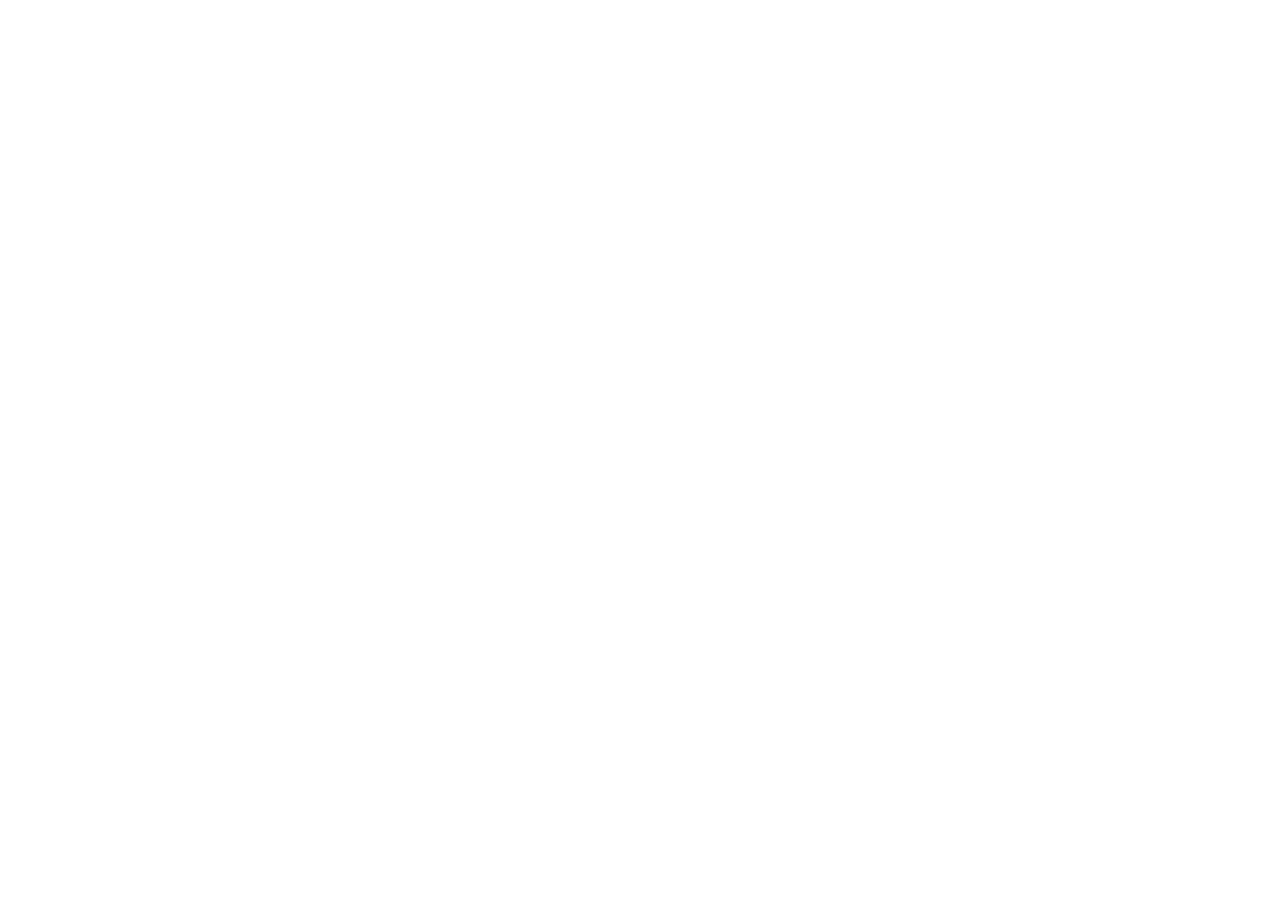
==== index.html @ 8aea1e1b "Add files via upload" ====
<!DOCTYPE html>
<html>
	<head>
		<meta charset = "UTF-8">
		<title>Phi's ChessGame </title>
		<script src="script.js"></script>
		<link rel="stylesheet" type="text/css" href="style.css">
		<script>initiate()</script>
	</head>
	<body>
	</body>	
</html>
---- style.css ----
test
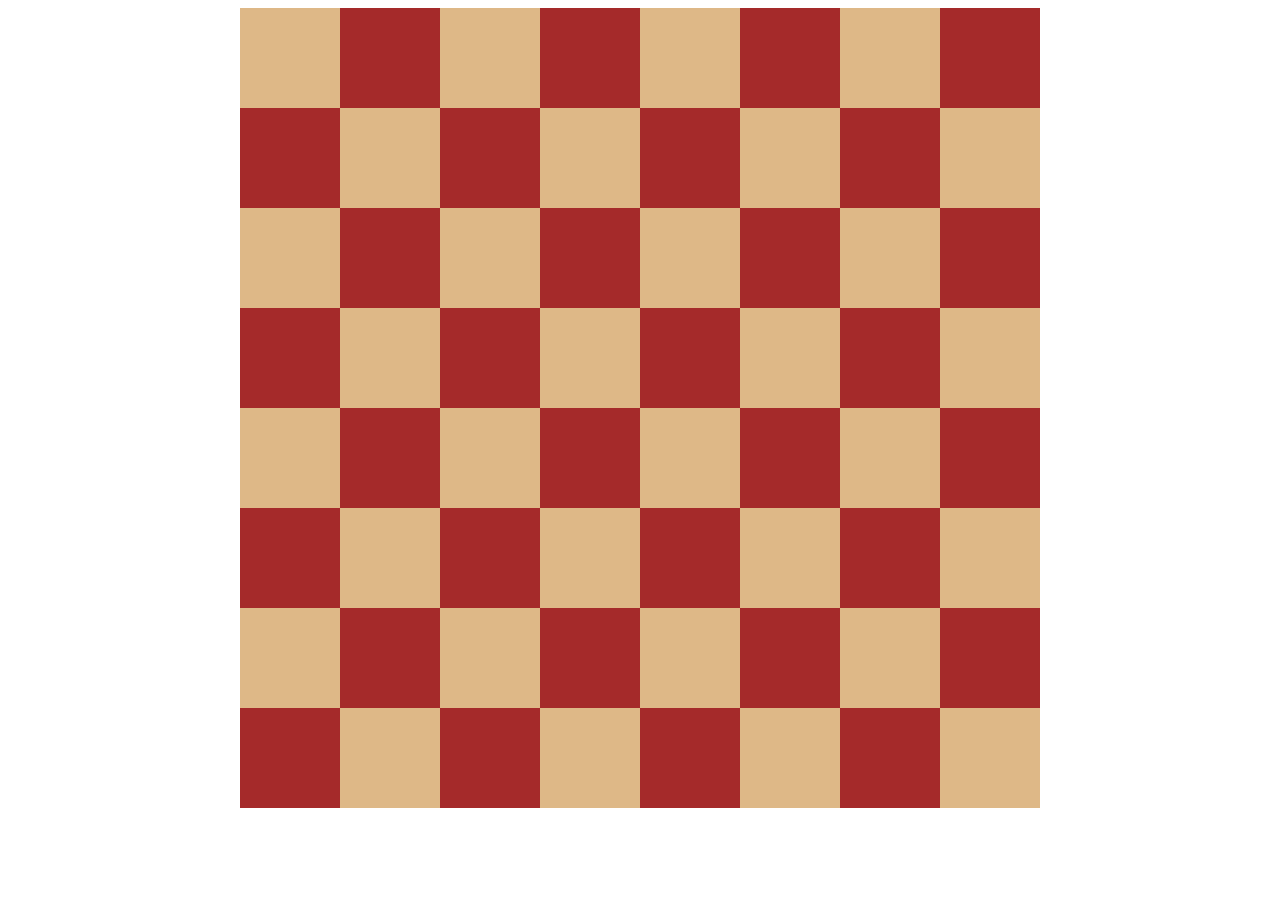
==== commit 4518d30d: "First skeleton setup" ====
--- a/index.html
+++ b/index.html
@@ -2,11 +2,101 @@
 <html>
 	<head>
 		<meta charset = "UTF-8">
-		<title>Phi's ChessGame </title>
+		<title>Phi & Pieter's ChessGame </title>
 		<script src="script.js"></script>
+		<script src="constants.js"></script>
+		<script src="board.js"></script>
+		<script src="chess.js"></script>
+		<script src="piece.js"></script>
+		<script src="move.js"></script>
 		<link rel="stylesheet" type="text/css" href="style.css">
 		<script>initiate()</script>
 	</head>
+
 	<body>
+		<div id="container">
+			<div id="board">
+				<div id="rank_8" class="rank">
+					<div id="a_8" class="light square"></div>
+					<div id="b_8" class="dark square"></div>
+					<div id="c_8" class="light square"></div>
+					<div id="d_8" class="dark square"></div>
+					<div id="e_8" class="light square"></div>
+					<div id="f_8" class="dark square"></div>
+					<div id="g_8" class="light square"></div>
+					<div id="h_8" class="dark square"></div>
+				</div>
+				<div id="rank_7" class="rank">
+					<div id="a_7" class="dark square"></div>
+					<div id="b_7" class="light square"></div>
+					<div id="c_7" class="dark square"></div>
+					<div id="d_7" class="light square"></div>
+					<div id="e_7" class="dark square"></div>
+					<div id="f_7" class="light square"></div>
+					<div id="g_7" class="dark square"></div>
+					<div id="h_7" class="light square"></div>
+				</div>
+				<div id="rank_6" class="rank">
+					<div id="a_6" class="light square"></div>
+					<div id="b_6" class="dark square"></div>
+					<div id="c_6" class="light square"></div>
+					<div id="d_6" class="dark square"></div>
+					<div id="e_6" class="light square"></div>
+					<div id="f_6" class="dark square"></div>
+					<div id="g_6" class="light square"></div>
+					<div id="h_6" class="dark square"></div>
+				</div>
+				<div id="rank_5" class="rank">
+					<div id="a_5" class="dark square"></div>
+					<div id="b_5" class="light square"></div>
+					<div id="c_5" class="dark square"></div>
+					<div id="d_5" class="light square"></div>
+					<div id="e_5" class="dark square"></div>
+					<div id="f_5" class="light square"></div>
+					<div id="g_5" class="dark square"></div>
+					<div id="h_5" class="light square"></div>
+				</div>
+				<div id="rank_4" class="rank">
+					<div id="a_4" class="light square"></div>
+					<div id="b_4" class="dark square"></div>
+					<div id="c_4" class="light square"></div>
+					<div id="d_4" class="dark square"></div>
+					<div id="e_4" class="light square"></div>
+					<div id="f_4" class="dark square"></div>
+					<div id="g_4" class="light square"></div>
+					<div id="h_4" class="dark square"></div>
+				</div>
+				<div id="rank_3" class="rank">
+					<div id="a_3" class="dark square"></div>
+					<div id="b_3" class="light square"></div>
+					<div id="c_3" class="dark square"></div>
+					<div id="d_3" class="light square"></div>
+					<div id="e_3" class="dark square"></div>
+					<div id="f_3" class="light square"></div>
+					<div id="g_3" class="dark square"></div>
+					<div id="h_3" class="light square"></div>
+				</div>
+				<div id="rank_2" class="rank">
+					<div id="a_2" class="light square"></div>
+					<div id="b_2" class="dark square"></div>
+					<div id="c_2" class="light square"></div>
+					<div id="d_2" class="dark square"></div>
+					<div id="e_2" class="light square"></div>
+					<div id="f_2" class="dark square"></div>
+					<div id="g_2" class="light square"></div>
+					<div id="h_2" class="dark square"></div>
+				</div>
+				<div id="rank_1" class="rank">
+					<div id="a_1" class="dark square"></div>
+					<div id="b_1" class="light square"></div>
+					<div id="c_1" class="dark square"></div>
+					<div id="d_1" class="light square"></div>
+					<div id="e_1" class="dark square"></div>
+					<div id="f_1" class="light square"></div>
+					<div id="g_1" class="dark square"></div>
+					<div id="h_1" class="light square"></div>
+				</div>
+			</div>
+		</div>
 	</body>	
 </html>--- a/style.css
+++ b/style.css
@@ -1 +1,33 @@
-test+#container {
+    width: 800px;
+    height: 800px;
+    margin: auto;
+}
+
+.rank {
+    width: 800px;
+    height: 100px;
+}
+
+.square {
+    width: 100px;
+    height: 100px;
+
+    float: left;
+}
+
+.light {
+    background-color: burlywood;
+}
+
+.dark {
+    background-color: brown;
+}
+
+.white {
+    color: white;
+}
+
+.black {
+    color: black
+}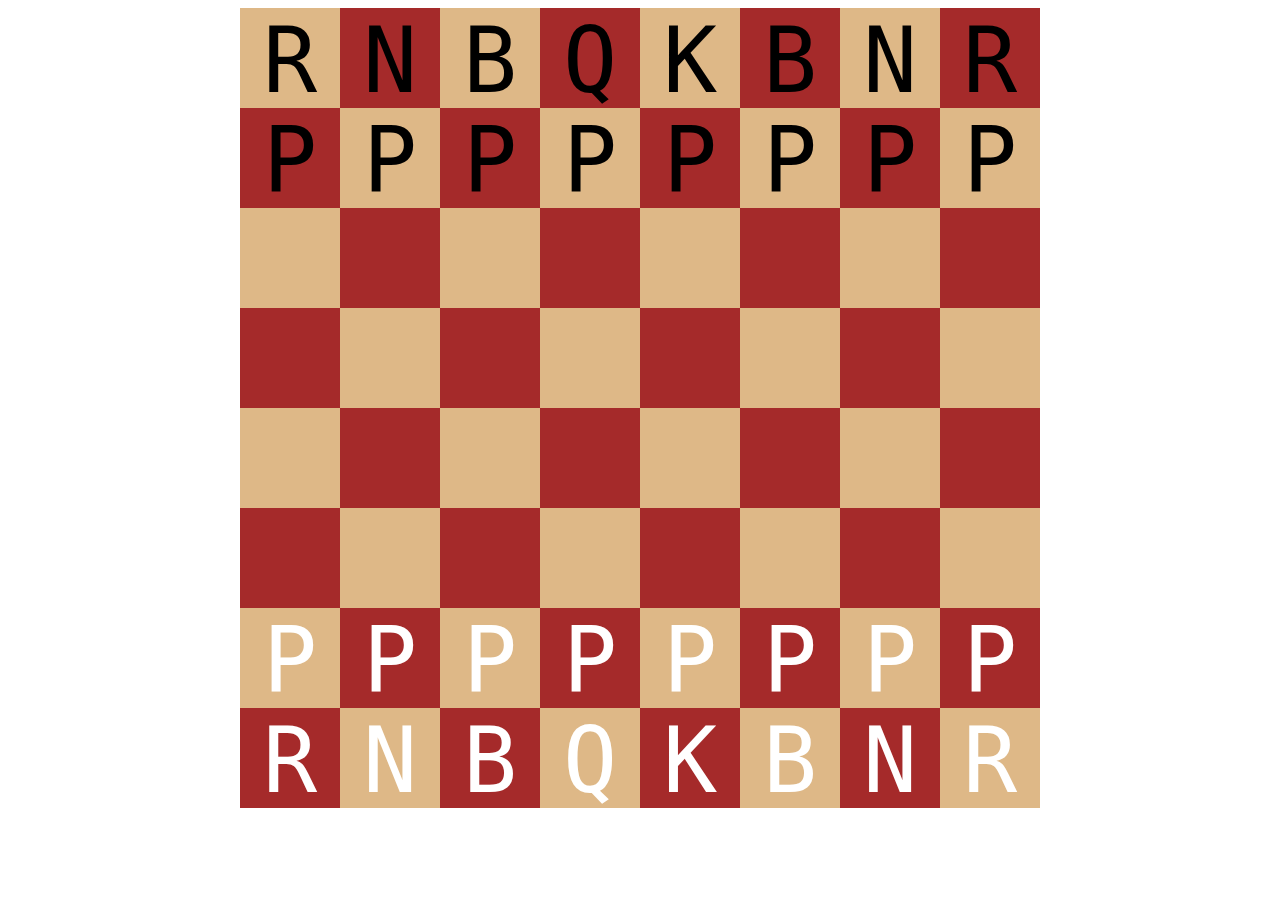
==== commit 4e4c3691: "Cleaned up some of the code and added functionality to place pieces into the html" ====
--- a/index.html
+++ b/index.html
@@ -16,85 +16,85 @@
 	<body>
 		<div id="container">
 			<div id="board">
-				<div id="rank_8" class="rank">
-					<div id="a_8" class="light square"></div>
-					<div id="b_8" class="dark square"></div>
-					<div id="c_8" class="light square"></div>
-					<div id="d_8" class="dark square"></div>
-					<div id="e_8" class="light square"></div>
-					<div id="f_8" class="dark square"></div>
-					<div id="g_8" class="light square"></div>
-					<div id="h_8" class="dark square"></div>
-				</div>
 				<div id="rank_7" class="rank">
-					<div id="a_7" class="dark square"></div>
-					<div id="b_7" class="light square"></div>
-					<div id="c_7" class="dark square"></div>
-					<div id="d_7" class="light square"></div>
-					<div id="e_7" class="dark square"></div>
-					<div id="f_7" class="light square"></div>
-					<div id="g_7" class="dark square"></div>
-					<div id="h_7" class="light square"></div>
+					<div id="s0_7" class="light square"></div>
+					<div id="s1_7" class="dark square"></div>
+					<div id="s2_7" class="light square"></div>
+					<div id="s3_7" class="dark square"></div>
+					<div id="s4_7" class="light square"></div>
+					<div id="s5_7" class="dark square"></div>
+					<div id="s6_7" class="light square"></div>
+					<div id="s7_7" class="dark square"></div>
 				</div>
 				<div id="rank_6" class="rank">
-					<div id="a_6" class="light square"></div>
-					<div id="b_6" class="dark square"></div>
-					<div id="c_6" class="light square"></div>
-					<div id="d_6" class="dark square"></div>
-					<div id="e_6" class="light square"></div>
-					<div id="f_6" class="dark square"></div>
-					<div id="g_6" class="light square"></div>
-					<div id="h_6" class="dark square"></div>
+					<div id="s0_6" class="dark square"></div>
+					<div id="s1_6" class="light square"></div>
+					<div id="s2_6" class="dark square"></div>
+					<div id="s3_6" class="light square"></div>
+					<div id="s4_6" class="dark square"></div>
+					<div id="s5_6" class="light square"></div>
+					<div id="s6_6" class="dark square"></div>
+					<div id="s7_6" class="light square"></div>
 				</div>
 				<div id="rank_5" class="rank">
-					<div id="a_5" class="dark square"></div>
-					<div id="b_5" class="light square"></div>
-					<div id="c_5" class="dark square"></div>
-					<div id="d_5" class="light square"></div>
-					<div id="e_5" class="dark square"></div>
-					<div id="f_5" class="light square"></div>
-					<div id="g_5" class="dark square"></div>
-					<div id="h_5" class="light square"></div>
+					<div id="s0_5" class="light square"></div>
+					<div id="s1_5" class="dark square"></div>
+					<div id="s2_5" class="light square"></div>
+					<div id="s3_5" class="dark square"></div>
+					<div id="s4_5" class="light square"></div>
+					<div id="s5_5" class="dark square"></div>
+					<div id="s6_5" class="light square"></div>
+					<div id="s7_5" class="dark square"></div>
 				</div>
 				<div id="rank_4" class="rank">
-					<div id="a_4" class="light square"></div>
-					<div id="b_4" class="dark square"></div>
-					<div id="c_4" class="light square"></div>
-					<div id="d_4" class="dark square"></div>
-					<div id="e_4" class="light square"></div>
-					<div id="f_4" class="dark square"></div>
-					<div id="g_4" class="light square"></div>
-					<div id="h_4" class="dark square"></div>
+					<div id="s0_4" class="dark square"></div>
+					<div id="s1_4" class="light square"></div>
+					<div id="s2_4" class="dark square"></div>
+					<div id="s3_4" class="light square"></div>
+					<div id="s4_4" class="dark square"></div>
+					<div id="s5_4" class="light square"></div>
+					<div id="s6_4" class="dark square"></div>
+					<div id="s7_4" class="light square"></div>
 				</div>
 				<div id="rank_3" class="rank">
-					<div id="a_3" class="dark square"></div>
-					<div id="b_3" class="light square"></div>
-					<div id="c_3" class="dark square"></div>
-					<div id="d_3" class="light square"></div>
-					<div id="e_3" class="dark square"></div>
-					<div id="f_3" class="light square"></div>
-					<div id="g_3" class="dark square"></div>
-					<div id="h_3" class="light square"></div>
+					<div id="s0_3" class="light square"></div>
+					<div id="s1_3" class="dark square"></div>
+					<div id="s2_3" class="light square"></div>
+					<div id="s3_3" class="dark square"></div>
+					<div id="s4_3" class="light square"></div>
+					<div id="s5_3" class="dark square"></div>
+					<div id="s6_3" class="light square"></div>
+					<div id="s7_3" class="dark square"></div>
 				</div>
 				<div id="rank_2" class="rank">
-					<div id="a_2" class="light square"></div>
-					<div id="b_2" class="dark square"></div>
-					<div id="c_2" class="light square"></div>
-					<div id="d_2" class="dark square"></div>
-					<div id="e_2" class="light square"></div>
-					<div id="f_2" class="dark square"></div>
-					<div id="g_2" class="light square"></div>
-					<div id="h_2" class="dark square"></div>
+					<div id="s0_2" class="dark square"></div>
+					<div id="s1_2" class="light square"></div>
+					<div id="s2_2" class="dark square"></div>
+					<div id="s3_2" class="light square"></div>
+					<div id="s4_2" class="dark square"></div>
+					<div id="s5_2" class="light square"></div>
+					<div id="s6_2" class="dark square"></div>
+					<div id="s7_2" class="light square"></div>
 				</div>
 				<div id="rank_1" class="rank">
-					<div id="a_1" class="dark square"></div>
-					<div id="b_1" class="light square"></div>
-					<div id="c_1" class="dark square"></div>
-					<div id="d_1" class="light square"></div>
-					<div id="e_1" class="dark square"></div>
-					<div id="f_1" class="light square"></div>
-					<div id="g_1" class="dark square"></div>
-					<div id="h_1" class="light square"></div>
+					<div id="s0_1" class="light square"></div>
+					<div id="s1_1" class="dark square"></div>
+					<div id="s2_1" class="light square"></div>
+					<div id="s3_1" class="dark square"></div>
+					<div id="s4_1" class="light square"></div>
+					<div id="s5_1" class="dark square"></div>
+					<div id="s6_1" class="light square"></div>
+					<div id="s7_1" class="dark square"></div>
+				</div>
+				<div id="rank_0" class="rank">
+					<div id="s0_0" class="dark square"></div>
+					<div id="s1_0" class="light square"></div>
+					<div id="s2_0" class="dark square"></div>
+					<div id="s3_0" class="light square"></div>
+					<div id="s4_0" class="dark square"></div>
+					<div id="s5_0" class="light square"></div>
+					<div id="s6_0" class="dark square"></div>
+					<div id="s7_0" class="light square"></div>
 				</div>
 			</div>
 		</div>
--- a/style.css
+++ b/style.css
@@ -14,6 +14,9 @@
     height: 100px;
 
     float: left;
+    font-size: 90px;
+    font-family: monospace;
+    text-align: center;
 }
 
 .light {
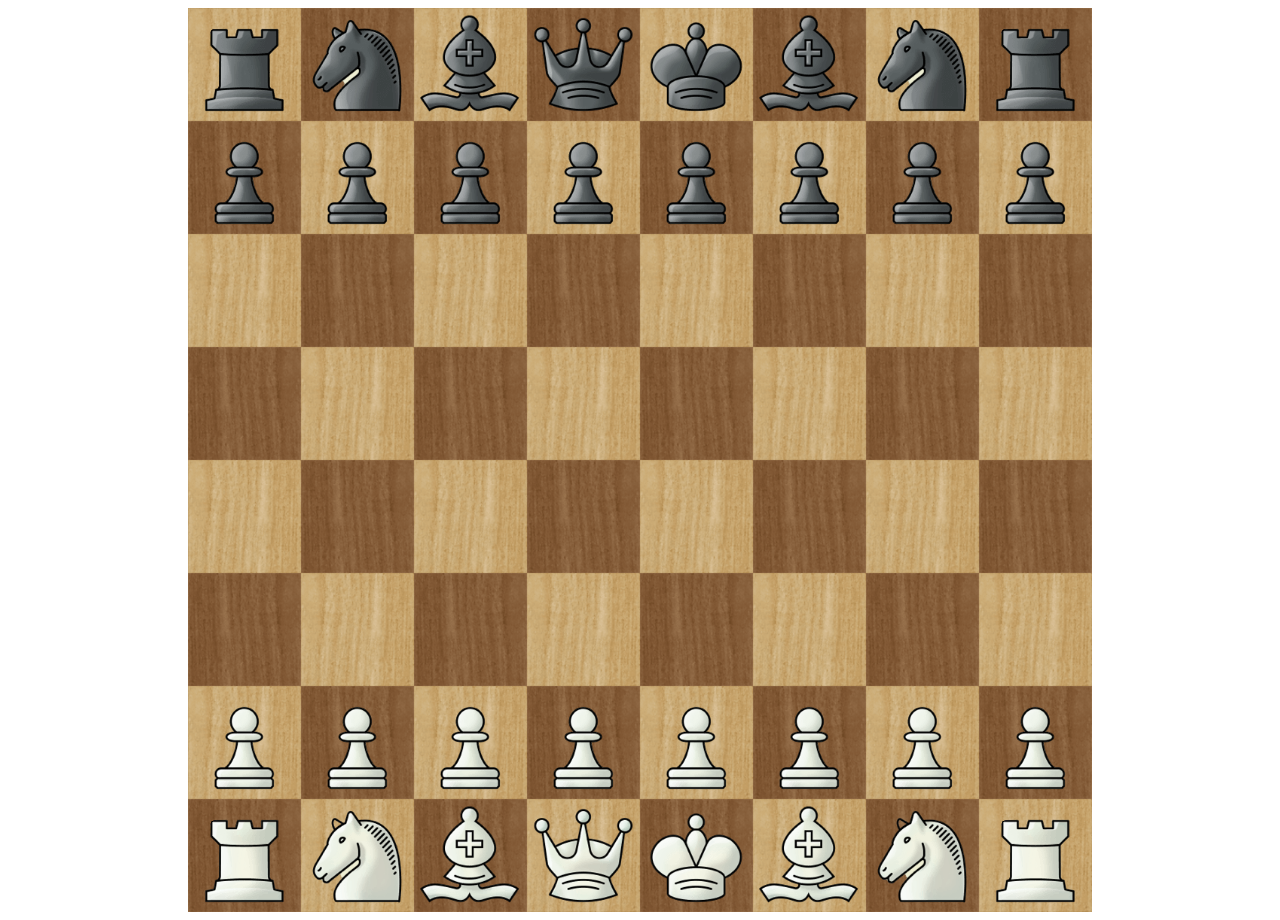
==== commit 5a613649: "Added proper board generation instead of hardcoding, added piece/square assets, and implemented thos" ====
--- a/index.html
+++ b/index.html
@@ -9,94 +9,14 @@
 		<script src="chess.js"></script>
 		<script src="piece.js"></script>
 		<script src="move.js"></script>
-		<link rel="stylesheet" type="text/css" href="style.css">
+		<link rel="stylesheet" type="text/css" href="board.css">
+		<link rel="stylesheet" type="text/css" href="pieces.css">
 		<script>initiate()</script>
 	</head>
 
 	<body>
-		<div id="container">
-			<div id="board">
-				<div id="rank_7" class="rank">
-					<div id="s0_7" class="light square"></div>
-					<div id="s1_7" class="dark square"></div>
-					<div id="s2_7" class="light square"></div>
-					<div id="s3_7" class="dark square"></div>
-					<div id="s4_7" class="light square"></div>
-					<div id="s5_7" class="dark square"></div>
-					<div id="s6_7" class="light square"></div>
-					<div id="s7_7" class="dark square"></div>
-				</div>
-				<div id="rank_6" class="rank">
-					<div id="s0_6" class="dark square"></div>
-					<div id="s1_6" class="light square"></div>
-					<div id="s2_6" class="dark square"></div>
-					<div id="s3_6" class="light square"></div>
-					<div id="s4_6" class="dark square"></div>
-					<div id="s5_6" class="light square"></div>
-					<div id="s6_6" class="dark square"></div>
-					<div id="s7_6" class="light square"></div>
-				</div>
-				<div id="rank_5" class="rank">
-					<div id="s0_5" class="light square"></div>
-					<div id="s1_5" class="dark square"></div>
-					<div id="s2_5" class="light square"></div>
-					<div id="s3_5" class="dark square"></div>
-					<div id="s4_5" class="light square"></div>
-					<div id="s5_5" class="dark square"></div>
-					<div id="s6_5" class="light square"></div>
-					<div id="s7_5" class="dark square"></div>
-				</div>
-				<div id="rank_4" class="rank">
-					<div id="s0_4" class="dark square"></div>
-					<div id="s1_4" class="light square"></div>
-					<div id="s2_4" class="dark square"></div>
-					<div id="s3_4" class="light square"></div>
-					<div id="s4_4" class="dark square"></div>
-					<div id="s5_4" class="light square"></div>
-					<div id="s6_4" class="dark square"></div>
-					<div id="s7_4" class="light square"></div>
-				</div>
-				<div id="rank_3" class="rank">
-					<div id="s0_3" class="light square"></div>
-					<div id="s1_3" class="dark square"></div>
-					<div id="s2_3" class="light square"></div>
-					<div id="s3_3" class="dark square"></div>
-					<div id="s4_3" class="light square"></div>
-					<div id="s5_3" class="dark square"></div>
-					<div id="s6_3" class="light square"></div>
-					<div id="s7_3" class="dark square"></div>
-				</div>
-				<div id="rank_2" class="rank">
-					<div id="s0_2" class="dark square"></div>
-					<div id="s1_2" class="light square"></div>
-					<div id="s2_2" class="dark square"></div>
-					<div id="s3_2" class="light square"></div>
-					<div id="s4_2" class="dark square"></div>
-					<div id="s5_2" class="light square"></div>
-					<div id="s6_2" class="dark square"></div>
-					<div id="s7_2" class="light square"></div>
-				</div>
-				<div id="rank_1" class="rank">
-					<div id="s0_1" class="light square"></div>
-					<div id="s1_1" class="dark square"></div>
-					<div id="s2_1" class="light square"></div>
-					<div id="s3_1" class="dark square"></div>
-					<div id="s4_1" class="light square"></div>
-					<div id="s5_1" class="dark square"></div>
-					<div id="s6_1" class="light square"></div>
-					<div id="s7_1" class="dark square"></div>
-				</div>
-				<div id="rank_0" class="rank">
-					<div id="s0_0" class="dark square"></div>
-					<div id="s1_0" class="light square"></div>
-					<div id="s2_0" class="dark square"></div>
-					<div id="s3_0" class="light square"></div>
-					<div id="s4_0" class="dark square"></div>
-					<div id="s5_0" class="light square"></div>
-					<div id="s6_0" class="dark square"></div>
-					<div id="s7_0" class="light square"></div>
-				</div>
-			</div>
+		<div id="board">
+			
 		</div>
 	</body>	
 </html>--- a/board.css
+++ b/board.css
@@ -0,0 +1,28 @@
+#board {
+    width: 904px;
+    height: 904px;
+    margin: auto;
+}
+
+.rank {
+    width: 904px;
+    height: 113px;
+}
+
+.square {
+    width: 113px;
+    height: 113px;
+
+    float: left;
+    font-size: 90px;
+    font-family: monospace;
+    text-align: center;
+}
+
+.light {
+    background-image: url("assets/light_square.png");
+}
+
+.dark {
+    background-image: url("assets/dark_square.png");
+}--- a/pieces.css
+++ b/pieces.css
@@ -0,0 +1,52 @@
+.piece {
+    width: 113px;
+    height: 113px;
+}
+
+.white_pawn {
+    background-image: url("assets/white_pawn.png");
+}
+
+.white_rook {
+    background-image: url("assets/white_rook.png");
+}
+
+.white_knight {
+    background-image: url("assets/white_knight.png");
+}
+
+.white_bishop {
+    background-image: url("assets/white_bishop.png");
+}
+
+.white_queen {
+    background-image: url("assets/white_queen.png");
+}
+
+.white_king {
+    background-image: url("assets/white_king.png");
+}
+
+.black_pawn {
+    background-image: url("assets/black_pawn.png");
+}
+
+.black_rook {
+    background-image: url("assets/black_rook.png");
+}
+
+.black_knight {
+    background-image: url("assets/black_knight.png");
+}
+
+.black_bishop {
+    background-image: url("assets/black_bishop.png");
+}
+
+.black_queen {
+    background-image: url("assets/black_queen.png");
+}
+
+.black_king {
+    background-image: url("assets/black_king.png");
+}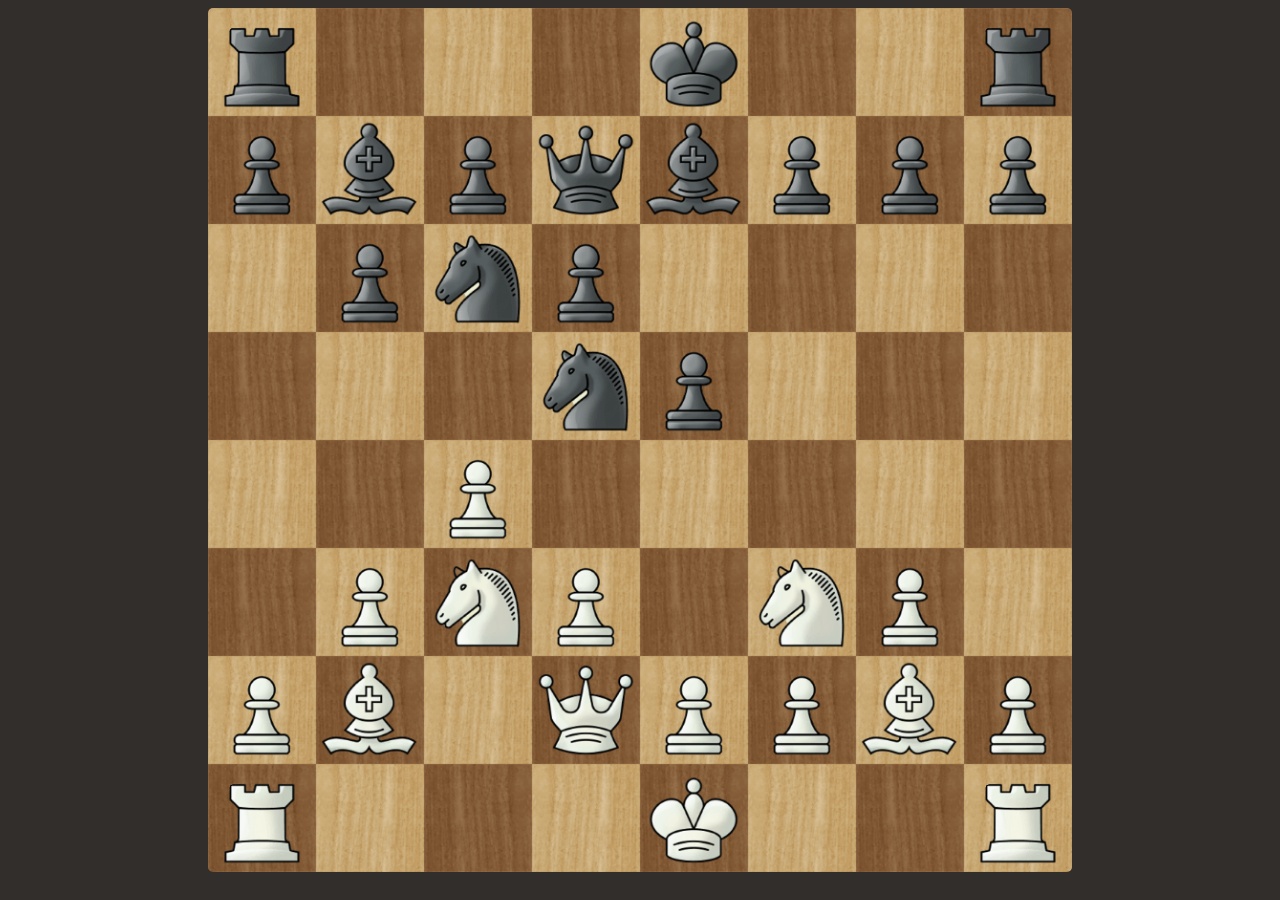
==== commit ca92f21b: "favicon + highlight fix" ====
--- a/index.html
+++ b/index.html
@@ -11,6 +11,7 @@
 		<script src="move.js"></script>
 		<link rel="stylesheet" type="text/css" href="board.css">
 		<link rel="stylesheet" type="text/css" href="pieces.css">
+		<link rel="shortcut icon" href="assets/white_rook.png">
 		<script>initiate()</script>
 	</head>
 
--- a/board.css
+++ b/board.css
@@ -1,22 +1,39 @@
+body {
+    background-color: #312e2b;
+}
+
 #board {
-    width: 904px;
-    height: 904px;
+    width: 96vh;
+    height: 96vh;
     margin: auto;
 }
 
 .rank {
-    width: 904px;
-    height: 113px;
+    width: 96vh;
 }
 
 .square {
-    width: 113px;
-    height: 113px;
+    width: 12vh;
+    height: 12vh;
 
     float: left;
-    font-size: 90px;
-    font-family: monospace;
-    text-align: center;
+    background-size: cover;
+}
+
+#s0_0 {
+    border-bottom-left-radius: 5px;
+}
+
+#s7_0 {
+    border-bottom-right-radius: 5px;
+}
+
+#s0_7 {
+    border-top-left-radius: 5px;
+}
+
+#s7_7 {
+    border-top-right-radius: 5px;
 }
 
 .light {
@@ -25,4 +42,25 @@
 
 .dark {
     background-image: url("assets/dark_square.png");
+}
+
+.selected {
+    height: 12vh;
+    width: 12vh;
+    background-color: rgba(244, 50, 12, 0.7);
+}
+
+.non_capture_move {
+    border-radius: 2vh;
+    height: 4vh;
+    width: 4vh;
+    margin: 4vh;
+    background-color: rgba(0, 0, 0, 0.3);
+}
+
+.capture_move {
+    border-radius: 6vh;
+    height: 12vh;
+    width: 12vh;
+    box-shadow: inset 0 0 0 1vh rgba(0, 0, 0, 0.3);
 }--- a/pieces.css
+++ b/pieces.css
@@ -1,6 +1,16 @@
 .piece {
-    width: 113px;
-    height: 113px;
+    width: 12vh;
+    height: 12vh;
+
+    background-size: cover;
+    cursor: grab;
+}
+
+.piece:active {
+    cursor: grabbing;
+    filter: drop-shadow(5px 5px 5px #333333);
+    width: 12.5vh;
+    height: 12.5vh;
 }
 
 .white_pawn {
